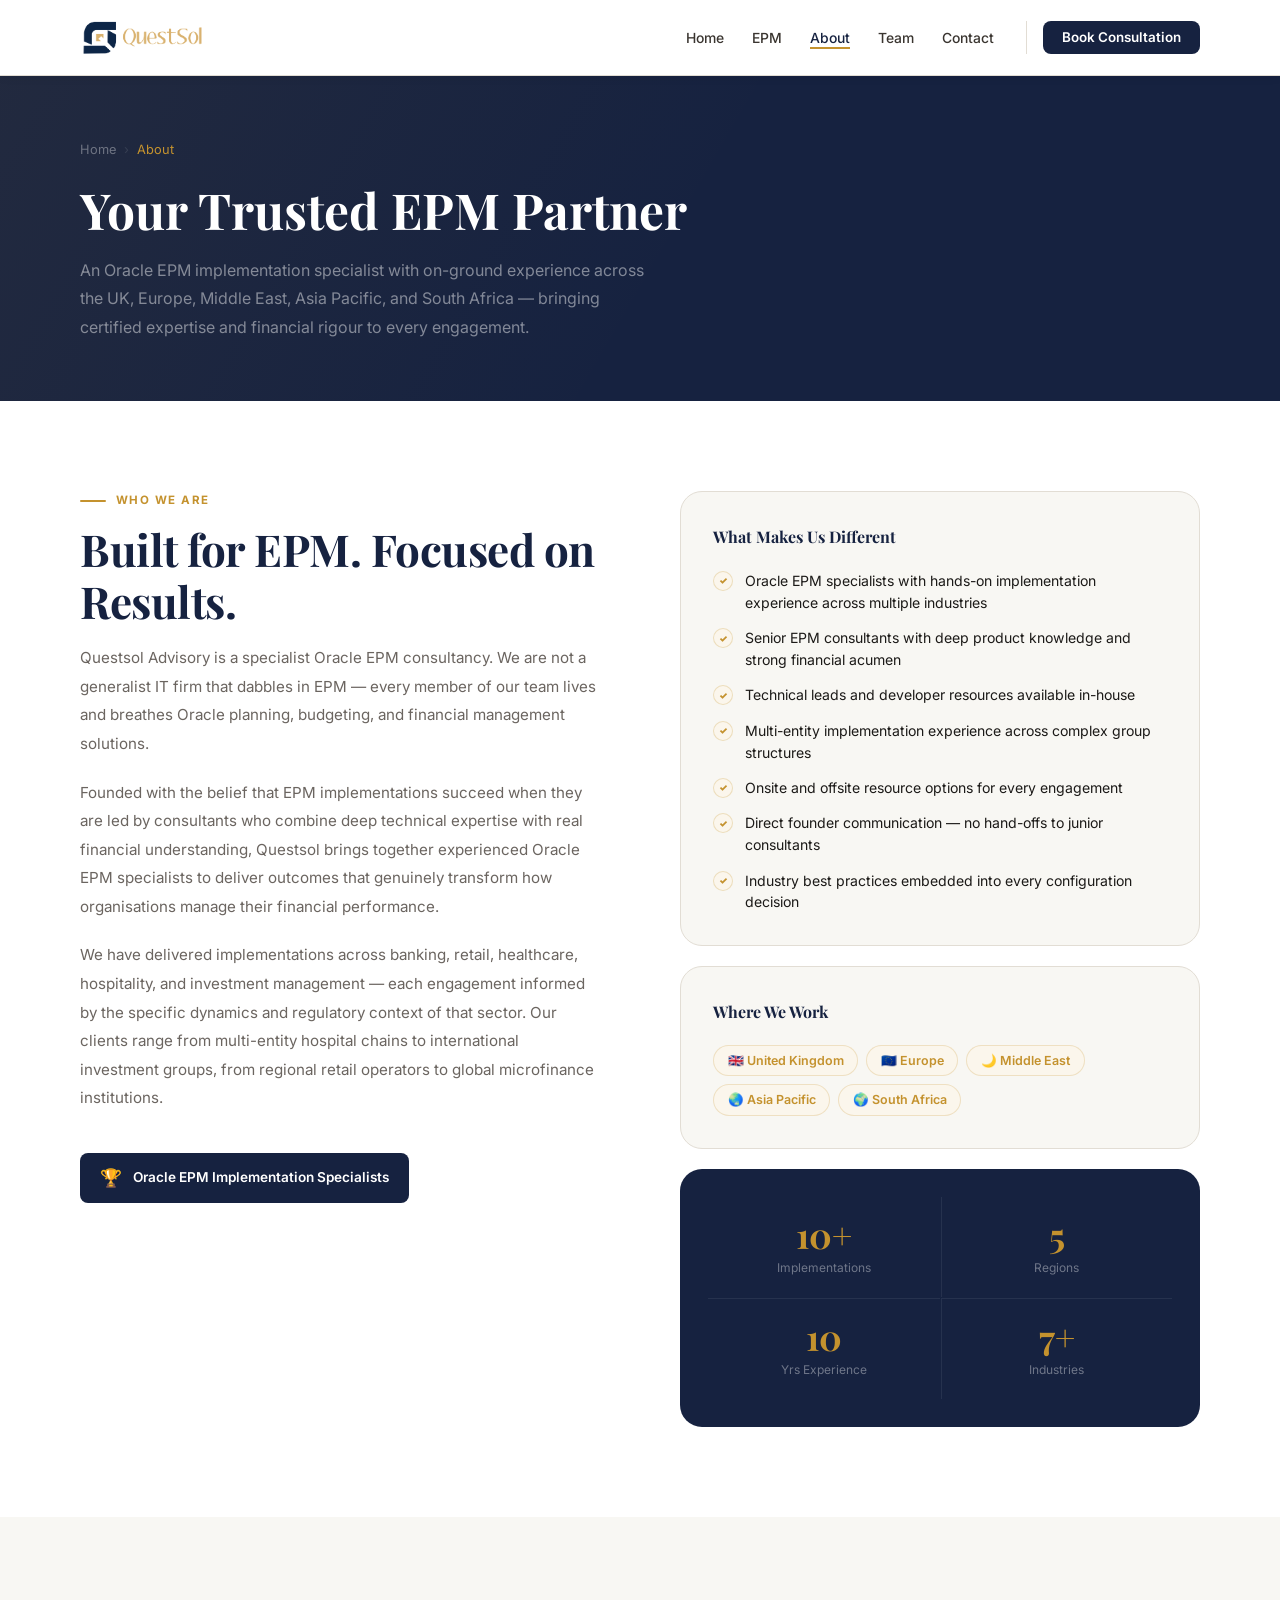
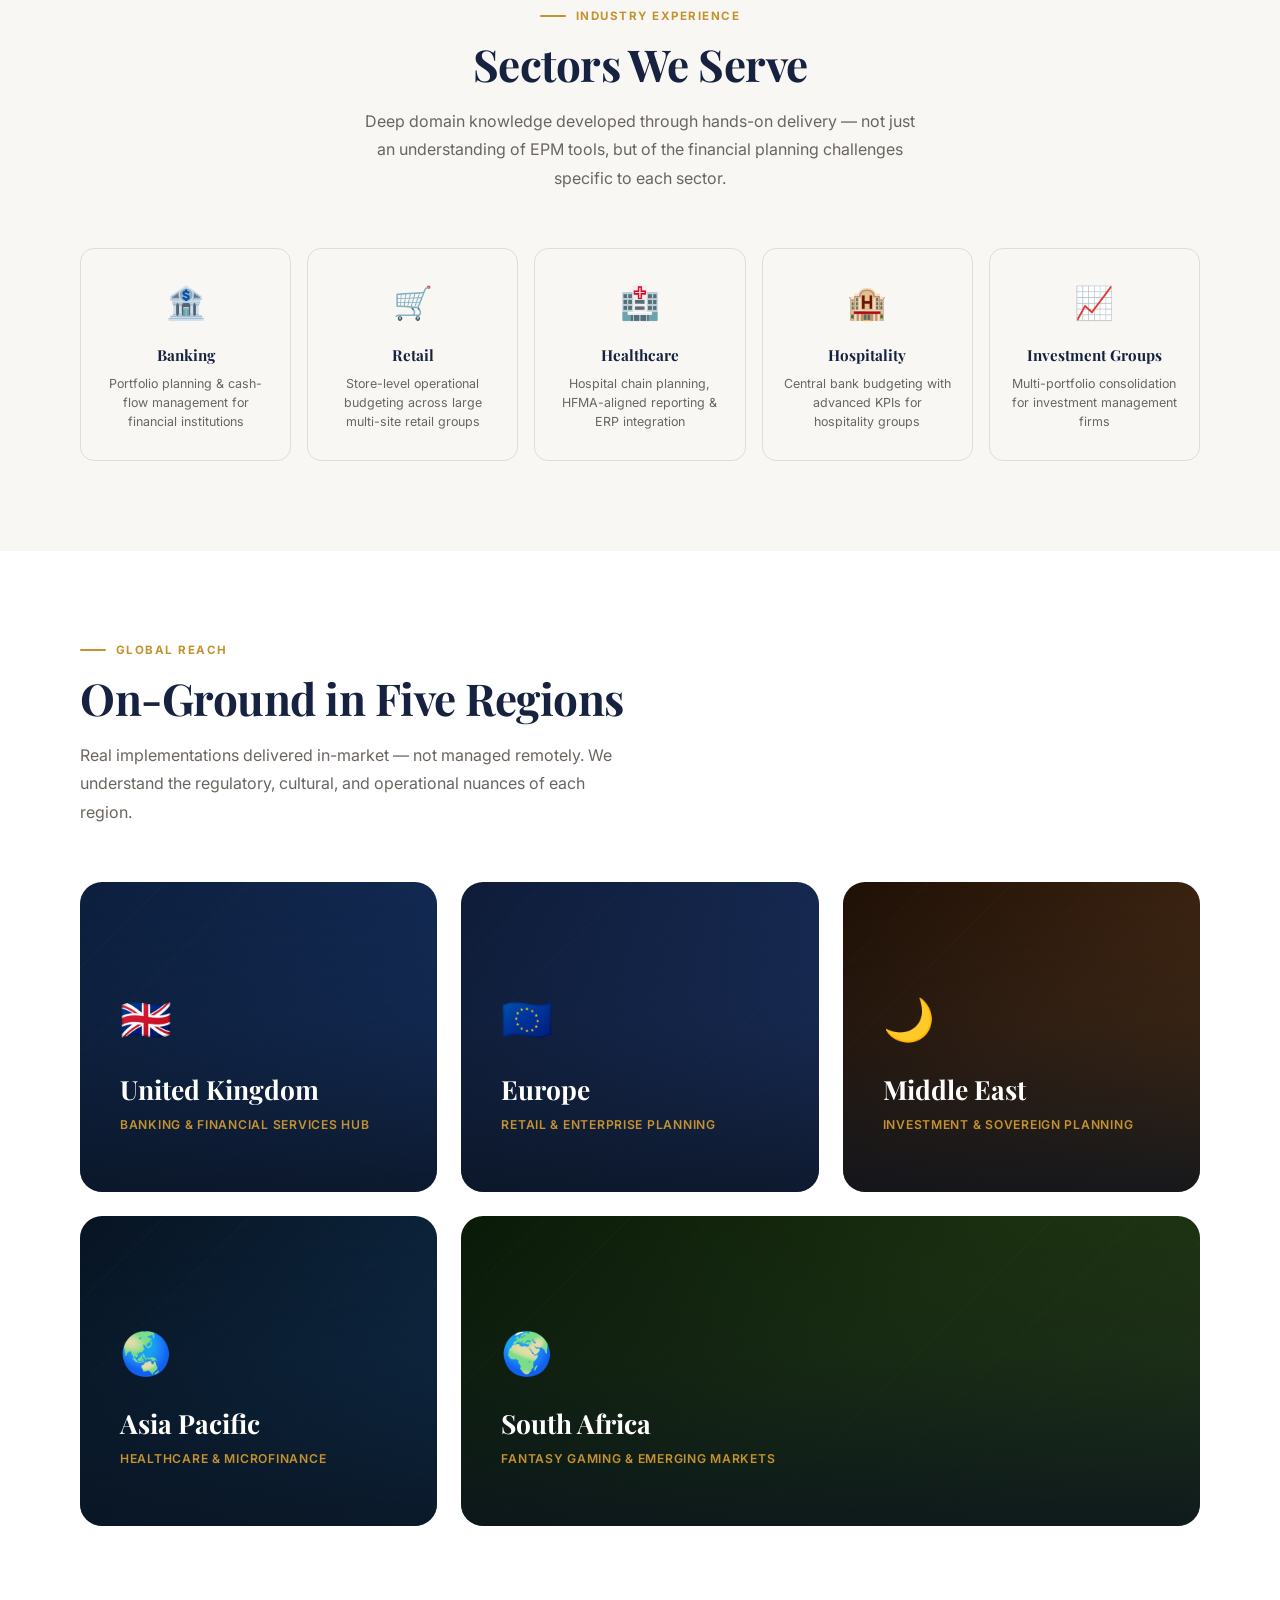
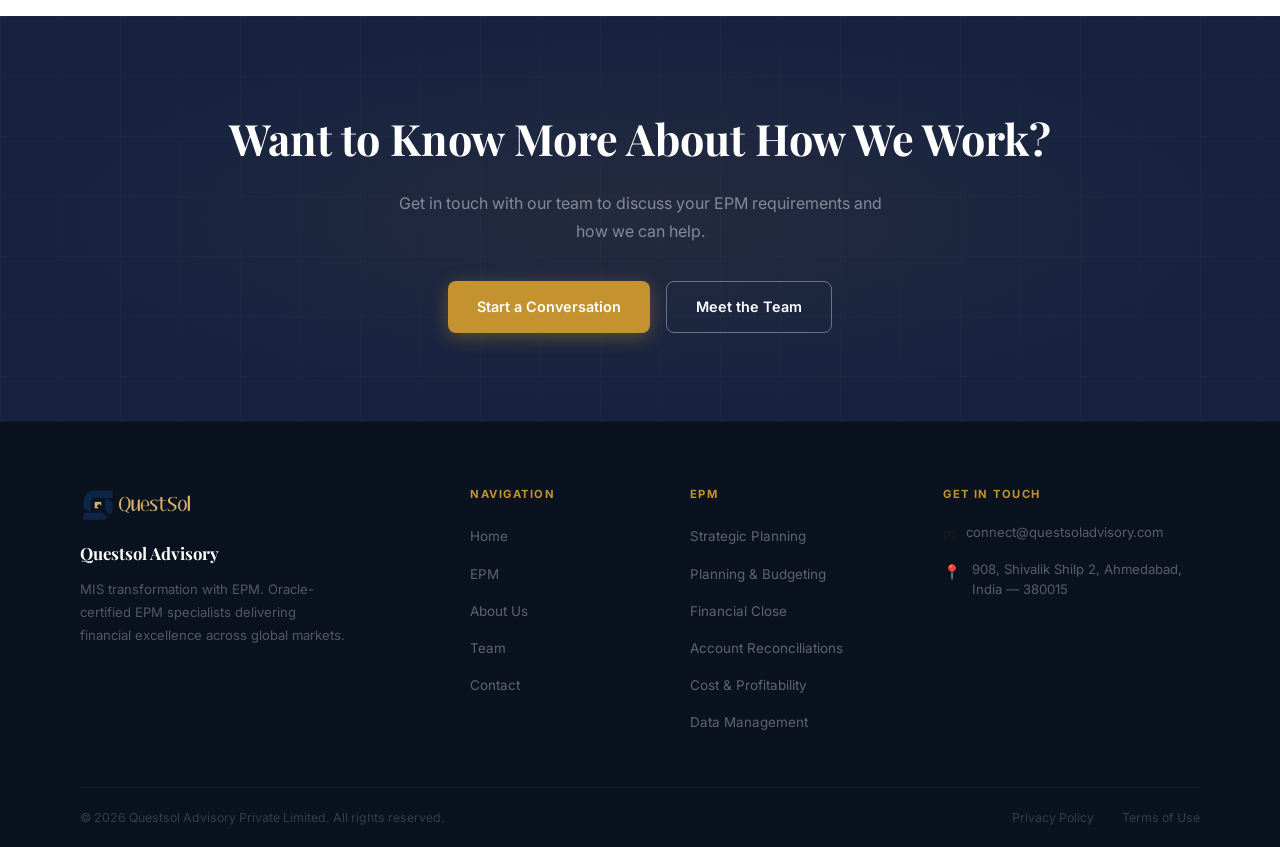
==== about.html @ fa1d384a "Initial commit — Questsol Advisory website" ====
<!DOCTYPE html>
<html lang="en">
<head>
  <meta charset="UTF-8">
  <meta name="viewport" content="width=device-width, initial-scale=1.0">
  <title>About — Questsol</title>
  <link rel="icon" type="image/png" href="assets/tablogo.png">
  <meta name="description" content="Questsol Advisory is an Oracle EPM implementation specialist with global deployments across UK, Europe, Middle East, Asia Pacific, and South Africa.">
  <link rel="preconnect" href="https://fonts.googleapis.com">
  <link rel="preconnect" href="https://fonts.gstatic.com" crossorigin>
  <link href="https://fonts.googleapis.com/css2?family=Playfair+Display:ital,wght@0,400;0,600;0,700;0,900;1,400;1,600&family=Inter:wght@300;400;500;600;700&display=swap" rel="stylesheet">
  <link rel="stylesheet" href="style.css">
</head>
<body>

<header class="nav">
  <div class="container">
    <a href="index.html" class="nav-logo">
      <img src="assets/logo.png" alt="Questsol Advisory" onerror="this.style.display='none';this.nextElementSibling.style.display='block'">
      <span class="nav-logo-fallback" style="display:none">Questsol Advisory</span>
    </a>
    <nav>
      <ul class="nav-menu">
        <li><a href="index.html">Home</a></li>
        <li><a href="epm.html">EPM</a></li>
        <li><a href="about.html" class="active">About</a></li>
        <li><a href="team.html">Team</a></li>
        <li><a href="contact.html">Contact</a></li>
        <li><a href="contact.html" class="nav-cta">Book Consultation</a></li>
      </ul>
    </nav>
    <button class="nav-hamburger" id="hamburger" aria-label="Toggle menu">
      <span></span><span></span><span></span>
    </button>
  </div>
</header>
<div class="mobile-nav" id="mobileNav">
  <ul>
    <li><a href="index.html">Home</a></li>
    <li><a href="epm.html">EPM</a></li>
    <li><a href="about.html" class="active">About</a></li>
    <li><a href="team.html">Team</a></li>
    <li><a href="contact.html">Contact</a></li>
  </ul>
  <a href="contact.html" class="mobile-cta">Book a Consultation</a>
</div>

<!-- PAGE HERO -->
<section class="page-hero">
  <div class="container">
    <div class="page-hero-inner">
      <div class="page-hero-breadcrumb">
        <a href="index.html">Home</a><span class="sep">›</span><span class="current">About</span>
      </div>
      <h1 class="page-hero-title">Your Trusted EPM Partner</h1>
      <p class="page-hero-sub">An Oracle EPM implementation specialist with on-ground experience across the UK, Europe, Middle East, Asia Pacific, and South Africa — bringing certified expertise and financial rigour to every engagement.</p>
    </div>
  </div>
</section>

<!-- WHO WE ARE -->
<section class="section">
  <div class="container">
    <div class="about-grid">
      <div class="about-text" data-reveal>
        <div class="section-eyebrow">Who We Are</div>
        <h2 class="section-title">Built for EPM. Focused on Results.</h2>
        <p>Questsol Advisory is a specialist Oracle EPM consultancy. We are not a generalist IT firm that dabbles in EPM — every member of our team lives and breathes Oracle planning, budgeting, and financial management solutions.</p>
        <p>Founded with the belief that EPM implementations succeed when they are led by consultants who combine deep technical expertise with real financial understanding, Questsol brings together experienced Oracle EPM specialists to deliver outcomes that genuinely transform how organisations manage their financial performance.</p>
        <p>We have delivered implementations across banking, retail, healthcare, hospitality, and investment management — each engagement informed by the specific dynamics and regulatory context of that sector. Our clients range from multi-entity hospital chains to international investment groups, from regional retail operators to global microfinance institutions.</p>
        <div style="margin-top:1.75rem;">
          <span class="cert-badge"><span class="cert-badge-icon">🏆</span> Oracle EPM Implementation Specialists</span>
        </div>
      </div>
      <div data-reveal data-reveal-d="1">
        <div class="about-sidebar-card">
          <div class="about-sidebar-card-title">What Makes Us Different</div>
          <ul class="diff-list">
            <li class="diff-item">
              <div class="diff-check">✓</div>
              <div class="diff-text">Oracle EPM specialists with hands-on implementation experience across multiple industries</div>
            </li>
            <li class="diff-item">
              <div class="diff-check">✓</div>
              <div class="diff-text">Senior EPM consultants with deep product knowledge and strong financial acumen</div>
            </li>
            <li class="diff-item">
              <div class="diff-check">✓</div>
              <div class="diff-text">Technical leads and developer resources available in-house</div>
            </li>
            <li class="diff-item">
              <div class="diff-check">✓</div>
              <div class="diff-text">Multi-entity implementation experience across complex group structures</div>
            </li>
            <li class="diff-item">
              <div class="diff-check">✓</div>
              <div class="diff-text">Onsite and offsite resource options for every engagement</div>
            </li>
            <li class="diff-item">
              <div class="diff-check">✓</div>
              <div class="diff-text">Direct founder communication — no hand-offs to junior consultants</div>
            </li>
            <li class="diff-item">
              <div class="diff-check">✓</div>
              <div class="diff-text">Industry best practices embedded into every configuration decision</div>
            </li>
          </ul>
        </div>
        <div class="about-sidebar-card">
          <div class="about-sidebar-card-title">Where We Work</div>
          <div class="region-pills">
            <span class="region-pill">🇬🇧 United Kingdom</span>
            <span class="region-pill">🇪🇺 Europe</span>
            <span class="region-pill">🌙 Middle East</span>
            <span class="region-pill">🌏 Asia Pacific</span>
            <span class="region-pill">🌍 South Africa</span>
          </div>
        </div>
        <div style="background:var(--navy);border-radius:var(--radius-lg);padding:1.75rem;display:grid;grid-template-columns:1fr 1fr;gap:1px;overflow:hidden;">
          <div style="padding:1.25rem 1rem;text-align:center;">
            <div style="font-family:var(--font-serif);font-size:2.2rem;font-weight:700;color:var(--gold);line-height:1;">10+</div>
            <div style="font-size:0.75rem;color:rgba(255,255,255,0.38);margin-top:0.35rem;">Implementations</div>
          </div>
          <div style="padding:1.25rem 1rem;text-align:center;border-left:1px solid rgba(255,255,255,0.07);">
            <div style="font-family:var(--font-serif);font-size:2.2rem;font-weight:700;color:var(--gold);line-height:1;">5</div>
            <div style="font-size:0.75rem;color:rgba(255,255,255,0.38);margin-top:0.35rem;">Regions</div>
          </div>
          <div style="padding:1.25rem 1rem;text-align:center;border-top:1px solid rgba(255,255,255,0.07);">
            <div style="font-family:var(--font-serif);font-size:2.2rem;font-weight:700;color:var(--gold);line-height:1;">10</div>
            <div style="font-size:0.75rem;color:rgba(255,255,255,0.38);margin-top:0.35rem;">Yrs Experience</div>
          </div>
          <div style="padding:1.25rem 1rem;text-align:center;border-top:1px solid rgba(255,255,255,0.07);border-left:1px solid rgba(255,255,255,0.07);">
            <div style="font-family:var(--font-serif);font-size:2.2rem;font-weight:700;color:var(--gold);line-height:1;">7+</div>
            <div style="font-size:0.75rem;color:rgba(255,255,255,0.38);margin-top:0.35rem;">Industries</div>
          </div>
        </div>
      </div>
    </div>
  </div>
</section>

<!-- INDUSTRIES WE SERVE -->
<section class="section section--alt">
  <div class="container">
    <div class="section-header section-header--center">
      <div class="section-eyebrow">Industry Experience</div>
      <h2 class="section-title">Sectors We Serve</h2>
      <p class="section-subtitle">Deep domain knowledge developed through hands-on delivery — not just an understanding of EPM tools, but of the financial planning challenges specific to each sector.</p>
    </div>
    <div class="industries-grid">
      <div class="industry-card" data-reveal>
        <span class="industry-icon">🏦</span>
        <div class="industry-name">Banking</div>
        <div class="industry-desc">Portfolio planning &amp; cash-flow management for financial institutions</div>
      </div>
      <div class="industry-card" data-reveal data-reveal-d="1">
        <span class="industry-icon">🛒</span>
        <div class="industry-name">Retail</div>
        <div class="industry-desc">Store-level operational budgeting across large multi-site retail groups</div>
      </div>
      <div class="industry-card" data-reveal data-reveal-d="2">
        <span class="industry-icon">🏥</span>
        <div class="industry-name">Healthcare</div>
        <div class="industry-desc">Hospital chain planning, HFMA-aligned reporting &amp; ERP integration</div>
      </div>
      <div class="industry-card" data-reveal data-reveal-d="3">
        <span class="industry-icon">🏨</span>
        <div class="industry-name">Hospitality</div>
        <div class="industry-desc">Central bank budgeting with advanced KPIs for hospitality groups</div>
      </div>
      <div class="industry-card" data-reveal data-reveal-d="4">
        <span class="industry-icon">📈</span>
        <div class="industry-name">Investment Groups</div>
        <div class="industry-desc">Multi-portfolio consolidation for investment management firms</div>
      </div>
    </div>
  </div>
</section>

<!-- OUR GLOBAL PRESENCE -->
<section class="section">
  <div class="container">
    <div class="section-header">
      <div class="section-eyebrow">Global Reach</div>
      <h2 class="section-title">On-Ground in Five Regions</h2>
      <p class="section-subtitle">Real implementations delivered in-market — not managed remotely. We understand the regulatory, cultural, and operational nuances of each region.</p>
    </div>
    <div class="regions-grid">
      <div class="region-card region-uk" data-reveal>
        <div class="region-inner">
          <span class="region-flag">🇬🇧</span>
          <div class="region-name">United Kingdom</div>
          <div class="region-focus">Banking &amp; Financial Services Hub</div>
        </div>
      </div>
      <div class="region-card region-europe" data-reveal data-reveal-d="1">
        <div class="region-inner">
          <span class="region-flag">🇪🇺</span>
          <div class="region-name">Europe</div>
          <div class="region-focus">Retail &amp; Enterprise Planning</div>
        </div>
      </div>
      <div class="region-card region-me" data-reveal data-reveal-d="2">
        <div class="region-inner">
          <span class="region-flag">🌙</span>
          <div class="region-name">Middle East</div>
          <div class="region-focus">Investment &amp; Sovereign Planning</div>
        </div>
      </div>
      <div class="region-card region-apac" data-reveal data-reveal-d="3">
        <div class="region-inner">
          <span class="region-flag">🌏</span>
          <div class="region-name">Asia Pacific</div>
          <div class="region-focus">Healthcare &amp; Microfinance</div>
        </div>
      </div>
      <div class="region-card region-africa" data-reveal data-reveal-d="4">
        <div class="region-inner">
          <span class="region-flag">🌍</span>
          <div class="region-name">South Africa</div>
          <div class="region-focus">Fantasy Gaming &amp; Emerging Markets</div>
        </div>
      </div>
    </div>
  </div>
</section>

<!-- CTA -->
<div class="cta-banner">
  <div class="container">
    <h2 class="cta-banner-title">Want to Know More About How We Work?</h2>
    <p class="cta-banner-sub">Get in touch with our team to discuss your EPM requirements and how we can help.</p>
    <div class="cta-banner-actions">
      <a href="contact.html" class="btn btn-primary">Start a Conversation</a>
      <a href="team.html" class="btn btn-outline-white">Meet the Team</a>
    </div>
  </div>
</div>

<!-- FOOTER -->
<footer class="footer">
  <div class="container">
    <div class="footer-grid">
      <div>
        <img src="assets/logo.png" alt="Questsol Advisory" class="footer-brand-logo" onerror="this.style.display='none'">
        <div class="footer-brand-name">Questsol Advisory</div>
        <p class="footer-brand-desc">MIS transformation with EPM. Oracle-certified EPM specialists delivering financial excellence across global markets.</p>
      </div>
      <div>
        <div class="footer-col-title">Navigation</div>
        <ul class="footer-nav">
          <li><a href="index.html">Home</a></li>
          <li><a href="epm.html">EPM</a></li>
          <li><a href="about.html">About Us</a></li>
          <li><a href="team.html">Team</a></li>
          <li><a href="contact.html">Contact</a></li>
        </ul>
      </div>
      <div>
        <div class="footer-col-title">EPM</div>
        <ul class="footer-nav">
          <li><a href="epm.html">Strategic Planning</a></li>
          <li><a href="epm.html">Planning &amp; Budgeting</a></li>
          <li><a href="epm.html">Financial Close</a></li>
          <li><a href="epm.html">Account Reconciliations</a></li>
          <li><a href="epm.html">Cost &amp; Profitability</a></li>
          <li><a href="epm.html">Data Management</a></li>
        </ul>
      </div>
      <div>
        <div class="footer-col-title">Get In Touch</div>
        <div class="footer-contact-row"><span>✉️</span><div class="txt"><a href="mailto:connect@questsoladvisory.com">connect@questsoladvisory.com</a></div></div>
        <div class="footer-contact-row"><span>📍</span><div class="txt">908, Shivalik Shilp 2, Ahmedabad, India — 380015</div></div>
      </div>
    </div>
    <div class="footer-bottom">
      <div class="footer-copy">© 2026 Questsol Advisory Private Limited. All rights reserved.</div>
      <div class="footer-bottom-links"><a href="#">Privacy Policy</a><a href="#">Terms of Use</a></div>
    </div>
  </div>
</footer>

<script>
const io = new IntersectionObserver(entries => {
  entries.forEach(e => { if (e.isIntersecting) { e.target.classList.add('visible'); io.unobserve(e.target); } });
}, { threshold: 0.12 });
document.querySelectorAll('[data-reveal]').forEach(el => io.observe(el));
const hamburger = document.getElementById('hamburger');
const mobileNav = document.getElementById('mobileNav');
hamburger.addEventListener('click', () => {
  const open = hamburger.classList.toggle('open');
  mobileNav.classList.toggle('open', open);
  document.body.classList.toggle('nav-open', open);
});
mobileNav.querySelectorAll('a').forEach(a => a.addEventListener('click', () => {
  hamburger.classList.remove('open'); mobileNav.classList.remove('open'); document.body.classList.remove('nav-open');
}));
</script>
</body>
</html>
---- style.css ----
/* =====================================================
   QUESTSOL ADVISORY — Design System
   Primary: Navy #162240 | Accent: Gold #C4922E
   Headings: Playfair Display | Body: Inter
   ===================================================== */

@import url('https://fonts.googleapis.com/css2?family=Playfair+Display:ital,wght@0,400;0,600;0,700;0,900;1,400;1,600&family=Inter:wght@300;400;500;600;700&display=swap');

/* ── VARIABLES ── */
:root {
  --navy-dark:  #09121E;
  --navy:       #162240;
  --navy-mid:   #1C2D52;
  --navy-light: #253A68;
  --gold:       #C4922E;
  --gold-400:   #D4A848;
  --gold-300:   #E0C070;
  --gold-pale:  #F5EDD6;
  --gold-bg:    #FBF6EC;
  --white:      #FFFFFF;
  --off-white:  #F8F7F3;
  --gray-100:   #EDEBE4;
  --gray-200:   #D6D0C4;
  --gray-400:   #9A9385;
  --gray-600:   #6B6560;
  --gray-800:   #3A3530;
  --text:       #1C1A18;
  --border:     #E2DDD4;
  --font-serif: 'Playfair Display', Georgia, serif;
  --font-sans:  'Inter', system-ui, -apple-system, sans-serif;
  --nav-h:      76px;
  --container:  1200px;
  --section-py: 90px;
  --radius-sm:  8px;
  --radius:     14px;
  --radius-lg:  22px;
  --shadow-sm:  0 2px 8px rgba(9,18,30,0.07);
  --shadow-md:  0 8px 32px rgba(9,18,30,0.12);
  --shadow-lg:  0 20px 64px rgba(9,18,30,0.18);
  --t:          0.26s ease;
}

/* ── RESET ── */
*, *::before, *::after { box-sizing: border-box; margin: 0; padding: 0; }
html { scroll-behavior: smooth; -webkit-text-size-adjust: 100%; }
body { font-family: var(--font-sans); background: var(--white); color: var(--text); line-height: 1.6; overflow-x: hidden; }
img { display: block; max-width: 100%; height: auto; }
a { color: inherit; text-decoration: none; }
ul { list-style: none; }
button, input, select, textarea { font-family: inherit; }

/* ── CONTAINER ── */
.container { max-width: var(--container); margin: 0 auto; padding: 0 40px; }

/* ── NAVIGATION ── */
.nav {
  position: fixed; top: 0; left: 0; right: 0; z-index: 1000;
  height: var(--nav-h);
  background: var(--white);
  border-bottom: 1px solid var(--border);
  box-shadow: var(--shadow-sm);
  display: flex; align-items: center;
}
.nav .container { display: flex; align-items: center; justify-content: space-between; width: 100%; }
.nav-logo { display: flex; align-items: center; gap: 10px; }
.nav-logo img { height: 42px; width: auto; object-fit: contain; }
.nav-logo-fallback {
  font-family: var(--font-serif); font-size: 1.15rem; font-weight: 700; color: var(--navy);
}
.nav-menu { display: flex; align-items: center; gap: 1.75rem; }
.nav-menu li:last-child {
  padding-left: 1rem;
  border-left: 1px solid var(--border);
  margin-left: 0.25rem;
}
.nav-menu a {
  font-size: 0.87rem; font-weight: 500; color: var(--gray-800);
  position: relative; padding-bottom: 3px; white-space: nowrap;
  transition: color var(--t);
}
.nav-menu a::after {
  content: ''; position: absolute; bottom: 0; left: 0; right: 0;
  height: 2px; background: var(--gold);
  transform: scaleX(0); transform-origin: left; transition: transform var(--t);
}
.nav-menu a:hover, .nav-menu a.active { color: var(--navy); }
.nav-menu a:hover::after, .nav-menu a.active::after { transform: scaleX(1); }
.nav-cta {
  background: var(--navy) !important; color: var(--white) !important;
  padding: 0.55rem 1.2rem 0.55rem !important; border-radius: var(--radius-sm);
  font-weight: 600 !important; font-size: 0.84rem !important;
  line-height: 1.2 !important;
  display: inline-flex !important; align-items: center !important;
  transition: background var(--t) !important;
}
.nav-cta::after { display: none !important; }
.nav-cta:hover { background: var(--gold) !important; color: var(--white) !important; }

/* ── BUTTONS ── */
.btn {
  display: inline-flex; align-items: center; gap: 0.5rem;
  font-size: 0.9rem; font-weight: 600;
  padding: 0.82rem 1.8rem; border-radius: var(--radius-sm);
  cursor: pointer; transition: all var(--t); border: none;
}
.btn-primary {
  background: var(--gold); color: var(--white);
  box-shadow: 0 4px 18px rgba(196,146,46,0.38);
}
.btn-primary:hover { background: var(--gold-400); transform: translateY(-2px); box-shadow: 0 8px 28px rgba(196,146,46,0.45); }
.btn-outline-white {
  border: 1.5px solid rgba(255,255,255,0.35); color: var(--white); background: transparent;
}
.btn-outline-white:hover { border-color: var(--gold); color: var(--gold-300); background: rgba(196,146,46,0.08); }
.btn-outline-navy {
  border: 1.5px solid var(--navy); color: var(--navy); background: transparent;
}
.btn-outline-navy:hover { background: var(--navy); color: var(--white); }

/* ── SECTIONS ── */
.section { padding: var(--section-py) 0; }
.section--alt { background: var(--off-white); }
.section--navy { background: var(--navy); }
.section--dark { background: var(--navy-dark); }

.section-eyebrow {
  display: flex; align-items: center; gap: 0.6rem;
  font-size: 0.72rem; font-weight: 700; letter-spacing: 0.13em;
  text-transform: uppercase; color: var(--gold); margin-bottom: 0.8rem;
}
.section-eyebrow::before {
  content: ''; display: block; width: 26px; height: 2px;
  background: var(--gold); border-radius: 2px; flex-shrink: 0;
}
.section-title {
  font-family: var(--font-serif);
  font-size: clamp(1.85rem, 3.5vw, 2.75rem);
  font-weight: 700; line-height: 1.2;
  letter-spacing: -0.5px; color: var(--navy); margin-bottom: 1rem;
}
.section-title--white { color: var(--white); }
.section-subtitle { font-size: 1rem; color: var(--gray-600); max-width: 560px; line-height: 1.78; }
.section-subtitle--light { color: rgba(255,255,255,0.5); }
.section-header { margin-bottom: 3.5rem; }
.section-header--center { text-align: center; }
.section-header--center .section-eyebrow { justify-content: center; }
.section-header--center .section-subtitle { margin: 0 auto; }

/* ── HOME HERO ── */
.hero {
  min-height: 100vh;
  background: var(--navy-dark);
  padding-top: var(--nav-h);
  display: flex; align-items: center;
  position: relative; overflow: hidden;
}
.hero-pattern {
  position: absolute; inset: 0;
  background-image:
    linear-gradient(rgba(196,146,46,0.035) 1px, transparent 1px),
    linear-gradient(90deg, rgba(196,146,46,0.035) 1px, transparent 1px);
  background-size: 72px 72px;
}
.hero-glow {
  position: absolute; top: -200px; right: -150px;
  width: 750px; height: 750px; border-radius: 50%;
  background: radial-gradient(circle, rgba(196,146,46,0.07) 0%, transparent 65%);
  pointer-events: none;
}
.hero-glow-2 {
  position: absolute; bottom: -150px; left: -100px;
  width: 500px; height: 500px; border-radius: 50%;
  background: radial-gradient(circle, rgba(22,34,64,0.6) 0%, transparent 70%);
  pointer-events: none;
}
.hero .container { position: relative; z-index: 1; padding-top: 80px; padding-bottom: 80px; }
.hero-grid { display: grid; grid-template-columns: 1.1fr 0.9fr; gap: 5rem; align-items: center; }
.hero-tag {
  display: inline-flex; align-items: center; gap: 0.55rem;
  font-size: 0.72rem; font-weight: 700; letter-spacing: 0.12em; text-transform: uppercase;
  color: var(--gold); background: rgba(196,146,46,0.1); border: 1px solid rgba(196,146,46,0.25);
  padding: 0.35rem 0.95rem; border-radius: 100px; margin-bottom: 1.5rem;
}
.hero-tag-dot {
  width: 6px; height: 6px; border-radius: 50%; background: var(--gold); flex-shrink: 0;
  animation: pulse-dot 2s infinite;
}
@keyframes pulse-dot { 0%,100%{opacity:1;transform:scale(1)} 50%{opacity:0.5;transform:scale(0.65)} }
.hero-title {
  font-family: var(--font-serif);
  font-size: clamp(2.4rem, 5vw, 3.8rem);
  font-weight: 700; line-height: 1.13;
  letter-spacing: -1px; color: var(--white); margin-bottom: 1.5rem;
}
.hero-title .gold { color: var(--gold); }
.hero-desc {
  font-size: 1.05rem; color: rgba(255,255,255,0.5);
  max-width: 490px; line-height: 1.82; margin-bottom: 2.5rem;
}
.hero-actions { display: flex; gap: 1rem; flex-wrap: wrap; }

/* Hero panel */
.hero-panel {
  background: rgba(255,255,255,0.04);
  border: 1px solid rgba(255,255,255,0.07);
  border-radius: var(--radius-lg); padding: 2rem;
  backdrop-filter: blur(16px);
}
.hero-panel-label {
  font-size: 0.7rem; font-weight: 700; letter-spacing: 0.12em;
  text-transform: uppercase; color: var(--gold); margin-bottom: 1.5rem;
}
.hero-stats-grid {
  display: grid; grid-template-columns: 1fr 1fr; gap: 1px;
  background: rgba(255,255,255,0.07); border-radius: var(--radius-sm); overflow: hidden;
  margin-bottom: 1.75rem;
}
.hero-stat {
  background: rgba(9,18,30,0.55); padding: 1.4rem; text-align: center;
}
.hero-stat-num {
  font-family: var(--font-serif); font-size: 2.2rem; font-weight: 700;
  color: var(--gold); line-height: 1;
}
.hero-stat-lbl { font-size: 0.72rem; color: rgba(255,255,255,0.38); margin-top: 0.4rem; line-height: 1.35; }
.hero-services { display: flex; flex-direction: column; gap: 0.55rem; }
.hero-service {
  display: flex; align-items: center; gap: 0.75rem;
  font-size: 0.84rem; color: rgba(255,255,255,0.45);
}
.hero-service::before {
  content: ''; width: 5px; height: 5px; border-radius: 50%;
  background: var(--gold); flex-shrink: 0;
}

/* ── PAGE HERO (inner pages) ── */
.page-hero {
  background: var(--navy);
  padding: calc(var(--nav-h) + 64px) 0 60px;
  position: relative; overflow: hidden;
}
.page-hero::before {
  content: ''; position: absolute; inset: 0;
  background: linear-gradient(120deg, rgba(196,146,46,0.07) 0%, transparent 55%);
}
.page-hero-inner { position: relative; z-index: 1; }
.page-hero-breadcrumb {
  display: flex; align-items: center; gap: 0.5rem;
  font-size: 0.8rem; color: rgba(255,255,255,0.35); margin-bottom: 1.25rem;
}
.page-hero-breadcrumb a:hover { color: var(--gold); transition: color var(--t); }
.page-hero-breadcrumb .sep { opacity: 0.3; }
.page-hero-breadcrumb .current { color: var(--gold); }
.page-hero-title {
  font-family: var(--font-serif);
  font-size: clamp(2rem, 4vw, 3.1rem); font-weight: 700;
  color: var(--white); line-height: 1.2; margin-bottom: 1rem;
}
.page-hero-sub { font-size: 1rem; color: rgba(255,255,255,0.46); max-width: 580px; line-height: 1.78; }

/* ── METRICS STRIP ── */
.metrics-strip { background: var(--navy); }
.metrics-grid { display: grid; grid-template-columns: repeat(4, 1fr); }
.metric-item {
  padding: 2.5rem 1.5rem; text-align: center;
  border-right: 1px solid rgba(255,255,255,0.06);
  position: relative;
}
.metric-item:last-child { border-right: none; }
.metric-item::before {
  content: ''; position: absolute; top: 0; left: 50%; transform: translateX(-50%);
  width: 36px; height: 2px; background: var(--gold);
}
.metric-num {
  font-family: var(--font-serif); font-size: 3rem; font-weight: 700;
  color: var(--gold); line-height: 1; margin-bottom: 0.5rem;
}
.metric-lbl { font-size: 0.82rem; font-weight: 500; color: rgba(255,255,255,0.42); line-height: 1.4; }
.metric-sub { font-size: 0.7rem; color: rgba(255,255,255,0.22); margin-top: 0.3rem; }

/* ── REGION CARDS ── */
.regions-grid { display: grid; grid-template-columns: repeat(3, 1fr); gap: 1.5rem; }
.regions-grid .region-card:nth-child(4) { grid-column: 1 / 2; }
.regions-grid .region-card:nth-child(5) { grid-column: 2 / 4; }
.region-card {
  border-radius: var(--radius-lg); overflow: hidden;
  position: relative; min-height: 310px;
  display: flex; flex-direction: column; justify-content: flex-end;
  padding: 2.5rem; cursor: default;
  transition: transform var(--t), box-shadow var(--t);
}
.region-card:hover { transform: translateY(-7px); box-shadow: 0 28px 70px rgba(9,18,30,0.38); }
.region-uk    { background: linear-gradient(140deg, #0C1F3D 0%, #173265 100%); }
.region-europe{ background: linear-gradient(140deg, #0E1C38 0%, #1E3468 100%); }
.region-me    { background: linear-gradient(140deg, #1F1005 0%, #3A2210 50%, #4A2E12 100%); }
.region-apac  { background: linear-gradient(140deg, #071422 0%, #103050 100%); }
.region-africa{ background: linear-gradient(140deg, #0A1A08 0%, #1A3010 50%, #243818 100%); }

/* Subtle diagonal pattern */
.region-card::before {
  content: ''; position: absolute; inset: 0;
  background:
    linear-gradient(0deg, rgba(9,18,30,0.78) 0%, rgba(9,18,30,0.2) 55%, transparent 100%),
    repeating-linear-gradient(135deg, rgba(196,146,46,0.025) 0, rgba(196,146,46,0.025) 1px, transparent 0, transparent 60px);
}
/* Gold top border on hover */
.region-card::after {
  content: ''; position: absolute; top: 0; left: 0; right: 0; height: 3px;
  background: linear-gradient(90deg, var(--gold), var(--gold-300));
  transform: scaleX(0); transform-origin: left; transition: transform 0.38s ease;
}
.region-card:hover::after { transform: scaleX(1); }

.region-inner { position: relative; z-index: 1; }
.region-flag { font-size: 2.6rem; margin-bottom: 1rem; display: block; }
.region-name {
  font-family: var(--font-serif); font-size: 1.65rem; font-weight: 700;
  color: var(--white); margin-bottom: 0.3rem;
}
.region-focus {
  font-size: 0.76rem; font-weight: 600; letter-spacing: 0.06em;
  text-transform: uppercase; color: var(--gold); margin-bottom: 1.1rem;
}
.region-tags { display: flex; flex-wrap: wrap; gap: 0.4rem; }
.region-tag {
  font-size: 0.72rem; color: rgba(255,255,255,0.5);
  background: rgba(255,255,255,0.07); border: 1px solid rgba(255,255,255,0.1);
  padding: 0.2rem 0.65rem; border-radius: 100px;
}

/* ── SERVICE CARDS ── */
.services-grid { display: grid; grid-template-columns: repeat(3, 1fr); gap: 1.25rem; }
.service-card {
  background: var(--white); border: 1px solid var(--border); border-radius: var(--radius);
  padding: 2rem; display: flex; flex-direction: column;
  transition: border-color var(--t), transform var(--t), box-shadow var(--t);
}
.service-card:hover { border-color: var(--gold); transform: translateY(-5px); box-shadow: var(--shadow-md); }
.service-card-num {
  font-family: var(--font-serif); font-size: 2.6rem; font-weight: 700;
  color: var(--gray-100); line-height: 1; margin-bottom: 0.5rem; user-select: none;
}
.service-card-abbr {
  display: inline-block; font-size: 0.68rem; font-weight: 700;
  letter-spacing: 0.08em; text-transform: uppercase;
  color: var(--gold); background: var(--gold-bg);
  border: 1px solid rgba(196,146,46,0.22);
  padding: 0.2rem 0.65rem; border-radius: 100px; margin-bottom: 0.85rem;
}
.service-card-name {
  font-family: var(--font-serif); font-size: 1.15rem; font-weight: 700;
  color: var(--navy); margin-bottom: 0.75rem; line-height: 1.3;
}
.service-card-desc { font-size: 0.875rem; color: var(--gray-600); line-height: 1.78; flex: 1; }
.service-card-link {
  display: inline-flex; align-items: center; gap: 0.4rem;
  font-size: 0.82rem; font-weight: 600; color: var(--gold);
  margin-top: 1.5rem; transition: gap var(--t);
}
.service-card-link svg { width: 14px; height: 14px; transition: transform var(--t); }
.service-card:hover .service-card-link { gap: 0.65rem; }
.service-card:hover .service-card-link svg { transform: translateX(3px); }

/* Full detail service card (EPM page) */
.service-card--full { padding: 2.5rem; }
.service-card--full .service-card-desc { font-size: 0.92rem; }

/* ── INDUSTRY CARDS ── */
.industries-grid { display: grid; grid-template-columns: repeat(5, 1fr); gap: 1rem; }
.industry-card {
  background: var(--off-white); border: 1px solid var(--border); border-radius: var(--radius);
  padding: 1.75rem 1.25rem; text-align: center;
  transition: all var(--t);
}
.industry-card:hover { background: var(--navy); border-color: var(--navy); transform: translateY(-5px); box-shadow: var(--shadow-md); }
.industry-icon { font-size: 2rem; margin-bottom: 0.9rem; display: block; }
.industry-name {
  font-family: var(--font-serif); font-size: 0.95rem; font-weight: 700;
  color: var(--navy); margin-bottom: 0.4rem; transition: color var(--t);
}
.industry-desc { font-size: 0.78rem; color: var(--gray-600); line-height: 1.55; transition: color var(--t); }
.industry-card:hover .industry-name { color: var(--gold); }
.industry-card:hover .industry-desc { color: rgba(255,255,255,0.42); }

/* ── WHY QUESTSOL ── */
.why-grid { display: grid; grid-template-columns: 1fr 1fr; gap: 5rem; align-items: center; }
.why-list { display: flex; flex-direction: column; gap: 1.5rem; margin-top: 2rem; }
.why-item { display: flex; gap: 1.1rem; align-items: flex-start; }
.why-icon {
  width: 46px; height: 46px; flex-shrink: 0;
  background: var(--gold-bg); border: 1px solid rgba(196,146,46,0.2);
  border-radius: var(--radius-sm); display: flex; align-items: center; justify-content: center;
  font-size: 1.2rem;
}
.why-item-title { font-weight: 700; font-size: 0.95rem; color: var(--navy); margin-bottom: 0.3rem; }
.why-item-desc { font-size: 0.85rem; color: var(--gray-600); line-height: 1.65; }
.why-panel {
  background: var(--navy); border-radius: var(--radius-lg); padding: 2.5rem;
  overflow: hidden;
}
.why-panel-stat { padding: 1.5rem 0; border-bottom: 1px solid rgba(255,255,255,0.06); }
.why-panel-stat:first-child { padding-top: 0; }
.why-panel-stat:last-child { padding-bottom: 0; border-bottom: none; }
.why-panel-num {
  font-family: var(--font-serif); font-size: 2.6rem; font-weight: 700;
  color: var(--gold); line-height: 1;
}
.why-panel-desc { font-size: 0.82rem; color: rgba(255,255,255,0.4); margin-top: 0.4rem; }

/* ── ABOUT ── */
.about-grid { display: grid; grid-template-columns: 1fr 1fr; gap: 5rem; align-items: start; }
.about-text p { font-size: 0.95rem; color: var(--gray-600); line-height: 1.88; margin-bottom: 1.25rem; }
.about-text p:last-child { margin-bottom: 0; }
.about-callout {
  background: var(--gold-bg); border-left: 3px solid var(--gold);
  border-radius: 0 var(--radius-sm) var(--radius-sm) 0;
  padding: 1.25rem 1.5rem; margin: 1.5rem 0;
}
.about-callout p {
  font-family: var(--font-serif); font-size: 1.05rem; font-weight: 600;
  color: var(--navy); margin-bottom: 0 !important; font-style: italic;
}
.cert-badge {
  display: inline-flex; align-items: center; gap: 0.7rem;
  background: var(--navy); color: var(--white);
  padding: 0.7rem 1.25rem; border-radius: var(--radius-sm);
  font-size: 0.85rem; font-weight: 600; margin-top: 0.75rem;
}
.cert-badge-icon { font-size: 1.1rem; }
.about-sidebar-card {
  background: var(--off-white); border: 1px solid var(--border);
  border-radius: var(--radius-lg); padding: 2rem; margin-bottom: 1.25rem;
}
.about-sidebar-card-title {
  font-family: var(--font-serif); font-size: 1rem; font-weight: 700;
  color: var(--navy); margin-bottom: 1.25rem;
}
.diff-list { display: flex; flex-direction: column; gap: 0.85rem; }
.diff-item { display: flex; gap: 0.75rem; align-items: flex-start; }
.diff-check {
  width: 20px; height: 20px; flex-shrink: 0; margin-top: 1px;
  background: var(--gold-bg); border: 1px solid rgba(196,146,46,0.25);
  border-radius: 50%; display: flex; align-items: center; justify-content: center;
  font-size: 0.6rem; color: var(--gold); font-weight: 900;
}
.diff-text { font-size: 0.88rem; color: var(--gray-700); line-height: 1.55; }
.region-pills { display: flex; flex-wrap: wrap; gap: 0.5rem; margin-top: 0.5rem; }
.region-pill {
  font-size: 0.78rem; font-weight: 600; color: var(--gold);
  background: var(--gold-bg); border: 1px solid rgba(196,146,46,0.22);
  padding: 0.3rem 0.85rem; border-radius: 100px;
}

/* ── TEAM ── */
.team-grid { display: grid; grid-template-columns: repeat(5, 1fr); gap: 1.25rem; }
.team-card {
  background: var(--white); border: 1px solid var(--border); border-radius: var(--radius);
  padding: 2rem 1.25rem; text-align: center;
  transition: all var(--t);
}
.team-card:hover { border-color: var(--gold); box-shadow: var(--shadow-md); transform: translateY(-5px); }
.team-avatar {
  width: 74px; height: 74px; border-radius: 50%;
  background: linear-gradient(135deg, var(--navy) 0%, var(--navy-mid) 100%);
  display: flex; align-items: center; justify-content: center;
  margin: 0 auto 1.25rem;
  font-family: var(--font-serif); font-size: 1.3rem; font-weight: 700; color: var(--gold);
  border: 3px solid var(--gold-pale);
}
.team-name { font-family: var(--font-serif); font-weight: 700; font-size: 0.95rem; color: var(--navy); margin-bottom: 0.35rem; }
.team-role { font-size: 0.78rem; font-weight: 500; color: var(--gold); }

/* ── CONTACT ── */
.contact-grid { display: grid; grid-template-columns: 1fr 1.25fr; gap: 5rem; align-items: start; }
.contact-info-list { display: flex; flex-direction: column; gap: 1.5rem; margin-top: 2rem; }
.contact-info-item { display: flex; gap: 1rem; align-items: flex-start; }
.contact-icon {
  width: 46px; height: 46px; flex-shrink: 0;
  background: var(--gold-bg); border: 1px solid rgba(196,146,46,0.2);
  border-radius: var(--radius-sm); display: flex; align-items: center; justify-content: center;
  font-size: 1.1rem;
}
.contact-lbl { font-size: 0.7rem; font-weight: 700; text-transform: uppercase; letter-spacing: 0.08em; color: var(--gold); margin-bottom: 0.3rem; }
.contact-val { font-size: 0.9rem; color: var(--gray-700); line-height: 1.55; }
.contact-val a:hover { color: var(--gold); transition: color var(--t); }

.form { display: flex; flex-direction: column; gap: 1.1rem; }
.form-row { display: grid; grid-template-columns: 1fr 1fr; gap: 1.1rem; }
.form-group { display: flex; flex-direction: column; gap: 0.4rem; }
.form-label { font-size: 0.78rem; font-weight: 600; color: var(--gray-800); }
.form-control {
  background: var(--white); border: 1px solid var(--border); border-radius: var(--radius-sm);
  padding: 0.78rem 1rem; font-size: 0.9rem; color: var(--text); outline: none;
  transition: border-color var(--t), box-shadow var(--t);
}
.form-control:focus { border-color: var(--gold); box-shadow: 0 0 0 3px rgba(196,146,46,0.1); }
textarea.form-control { min-height: 130px; resize: vertical; }
select.form-control { cursor: pointer; }
select.form-control option { background: var(--white); }
.btn-submit {
  width: 100%; padding: 0.9rem; background: var(--navy); color: var(--white);
  border: none; border-radius: var(--radius-sm); font-size: 0.95rem; font-weight: 600;
  cursor: pointer; transition: background var(--t), transform var(--t);
}
.btn-submit:hover { background: var(--gold); transform: translateY(-1px); }
.form-note { font-size: 0.75rem; color: var(--gray-400); text-align: center; margin-top: -0.25rem; }

/* ── EPM APPROACH STEPS ── */
.steps-grid { display: grid; grid-template-columns: repeat(3, 1fr); gap: 2rem; position: relative; }
.steps-grid::before {
  content: ''; position: absolute; top: 28px; left: calc(16.66% + 28px); right: calc(16.66% + 28px);
  height: 2px; background: linear-gradient(90deg, var(--gold), var(--gold-300), var(--gold));
  opacity: 0.3;
}
.step-card { text-align: center; padding: 2rem 1.5rem; }
.step-num {
  width: 56px; height: 56px; border-radius: 50%;
  background: var(--navy); border: 2px solid var(--gold);
  display: flex; align-items: center; justify-content: center;
  margin: 0 auto 1.5rem;
  font-family: var(--font-serif); font-size: 1.3rem; font-weight: 700; color: var(--gold);
}
.step-title { font-family: var(--font-serif); font-size: 1rem; font-weight: 700; color: var(--navy); margin-bottom: 0.6rem; }
.step-desc { font-size: 0.85rem; color: var(--gray-600); line-height: 1.7; }

/* ── CTA BANNER ── */
.cta-banner { background: var(--navy); padding: 88px 0; text-align: center; position: relative; overflow: hidden; }
.cta-banner::before {
  content: ''; position: absolute; inset: 0;
  background: radial-gradient(ellipse at center, rgba(196,146,46,0.08) 0%, transparent 68%);
}
.cta-banner::after {
  content: ''; position: absolute; inset: 0;
  background-image: linear-gradient(rgba(196,146,46,0.03) 1px, transparent 1px), linear-gradient(90deg, rgba(196,146,46,0.03) 1px, transparent 1px);
  background-size: 60px 60px;
}
.cta-banner .container { position: relative; z-index: 1; }
.cta-banner-title {
  font-family: var(--font-serif); font-size: clamp(1.85rem, 3.5vw, 2.7rem);
  font-weight: 700; color: var(--white); margin-bottom: 1rem;
}
.cta-banner-sub { font-size: 1rem; color: rgba(255,255,255,0.45); max-width: 500px; margin: 0 auto 2.25rem; line-height: 1.75; }
.cta-banner-actions { display: flex; gap: 1rem; justify-content: center; flex-wrap: wrap; }

/* ── FOOTER ── */
.footer { background: var(--navy-dark); border-top: 1px solid rgba(255,255,255,0.05); padding: 64px 0 0; }
.footer-grid { display: grid; grid-template-columns: 2fr 1fr 1.2fr 1.5fr; gap: 3rem; padding-bottom: 52px; border-bottom: 1px solid rgba(255,255,255,0.06); }
.footer-brand-logo { height: 38px; margin-bottom: 1rem; }
.footer-brand-name { font-family: var(--font-serif); font-size: 1.05rem; font-weight: 700; color: var(--white); margin-bottom: 0.75rem; }
.footer-brand-desc { font-size: 0.82rem; color: rgba(255,255,255,0.3); line-height: 1.75; max-width: 265px; }
.footer-col-title { font-size: 0.7rem; font-weight: 700; text-transform: uppercase; letter-spacing: 0.13em; color: var(--gold); margin-bottom: 1.25rem; }
.footer-nav { display: flex; flex-direction: column; gap: 0.72rem; }
.footer-nav a { font-size: 0.84rem; color: rgba(255,255,255,0.35); transition: color var(--t); }
.footer-nav a:hover { color: var(--gold-300); }
.footer-contact-row { display: flex; gap: 0.65rem; align-items: flex-start; margin-bottom: 0.85rem; }
.footer-contact-row span:first-child { flex-shrink: 0; font-size: 0.9rem; }
.footer-contact-row .txt { font-size: 0.82rem; color: rgba(255,255,255,0.32); line-height: 1.5; }
.footer-contact-row a { color: rgba(255,255,255,0.32); transition: color var(--t); }
.footer-contact-row a:hover { color: var(--gold-300); }
.footer-bottom { padding: 1.25rem 0; display: flex; align-items: center; justify-content: space-between; flex-wrap: wrap; gap: 0.75rem; }
.footer-copy { font-size: 0.77rem; color: rgba(255,255,255,0.18); }
.footer-bottom-links { display: flex; gap: 1.75rem; }
.footer-bottom-links a { font-size: 0.77rem; color: rgba(255,255,255,0.18); transition: color var(--t); }
.footer-bottom-links a:hover { color: rgba(255,255,255,0.45); }

/* ── SCROLL REVEAL ── */
[data-reveal] { opacity: 0; transform: translateY(22px); transition: opacity 0.65s ease, transform 0.65s ease; }
[data-reveal].visible { opacity: 1; transform: translateY(0); }
[data-reveal-d="1"] { transition-delay: 0.08s; }
[data-reveal-d="2"] { transition-delay: 0.16s; }
[data-reveal-d="3"] { transition-delay: 0.24s; }
[data-reveal-d="4"] { transition-delay: 0.32s; }
[data-reveal-d="5"] { transition-delay: 0.40s; }

/* ── HAMBURGER / MOBILE NAV ── */
.nav-hamburger {
  display: none;
  flex-direction: column; justify-content: center; align-items: center;
  width: 42px; height: 42px; cursor: pointer; gap: 5px;
  background: none; border: none; padding: 0; z-index: 1100;
}
.nav-hamburger span {
  display: block; width: 24px; height: 2px;
  background: var(--navy); border-radius: 2px;
  transition: transform 0.3s ease, opacity 0.3s ease;
  transform-origin: center;
}
.nav-hamburger.open span:nth-child(1) { transform: translateY(7px) rotate(45deg); }
.nav-hamburger.open span:nth-child(2) { opacity: 0; transform: scaleX(0); }
.nav-hamburger.open span:nth-child(3) { transform: translateY(-7px) rotate(-45deg); }

/* Mobile menu overlay */
.mobile-nav {
  display: none;
  position: fixed; top: var(--nav-h); left: 0; right: 0; bottom: 0;
  background: var(--white); z-index: 999;
  flex-direction: column;
  padding: 2rem 1.5rem;
  overflow-y: auto;
  transform: translateX(100%);
  transition: transform 0.35s cubic-bezier(0.4,0,0.2,1);
  border-top: 1px solid var(--border);
}
.mobile-nav.open {
  transform: translateX(0);
}
.mobile-nav ul { list-style: none; display: flex; flex-direction: column; gap: 0; }
.mobile-nav ul li { border-bottom: 1px solid var(--border); }
.mobile-nav ul li a {
  display: block; padding: 1.05rem 0.25rem;
  font-size: 1.05rem; font-weight: 600; color: var(--navy);
  transition: color var(--t);
}
.mobile-nav ul li a:hover, .mobile-nav ul li a.active { color: var(--gold); }
.mobile-nav .mobile-cta {
  display: block; margin-top: 1.75rem;
  background: var(--navy); color: var(--white) !important;
  text-align: center; padding: 1rem; border-radius: var(--radius-sm);
  font-size: 1rem; font-weight: 700; transition: background var(--t) !important;
}
.mobile-nav .mobile-cta:hover { background: var(--gold) !important; color: var(--white) !important; }
/* prevent body scroll when menu open */
body.nav-open { overflow: hidden; }

/* ── RESPONSIVE ── */
@media (max-width: 1024px) {
  .hero-grid { grid-template-columns: 1fr; }
  .hero-panel { display: none; }
  .hero-desc { max-width: 100%; }
  .services-grid { grid-template-columns: repeat(2, 1fr); }
  .industries-grid { grid-template-columns: repeat(3, 1fr); }
  .team-grid { grid-template-columns: repeat(3, 1fr); }
  .why-grid { grid-template-columns: 1fr; gap: 3rem; }
  .about-grid { grid-template-columns: 1fr; gap: 3rem; }
  .contact-grid { grid-template-columns: 1fr; gap: 3rem; }
  .footer-grid { grid-template-columns: 1fr 1fr; gap: 2.5rem; }
  .steps-grid { grid-template-columns: 1fr; }
  .steps-grid::before { display: none; }
}

@media (max-width: 900px) {
  .regions-grid { grid-template-columns: 1fr 1fr; }
  .regions-grid .region-card:nth-child(4),
  .regions-grid .region-card:nth-child(5) { grid-column: auto; }
}

@media (max-width: 768px) {
  :root {
    --section-py: 56px;
    --nav-h: 66px;
  }
  .container { padding: 0 18px; }

  /* Nav */
  .nav-menu { display: none; }
  .nav-hamburger { display: flex; }
  .mobile-nav { display: flex; }

  /* Hero */
  .hero { min-height: auto; padding-bottom: 56px; }
  .hero .container { padding-top: 44px; padding-bottom: 44px; }
  .hero-title { font-size: 2.1rem; letter-spacing: -0.5px; }
  .hero-desc { font-size: 0.97rem; }
  .hero-actions { flex-direction: column; gap: 0.75rem; }
  .hero-actions .btn { width: 100%; justify-content: center; }

  /* Page hero */
  .page-hero { padding: calc(var(--nav-h) + 40px) 0 44px; }
  .page-hero-title { font-size: 1.9rem; }

  /* Metrics */
  .metrics-grid { grid-template-columns: repeat(2, 1fr); }
  .metric-item { border-right: none; border-bottom: 1px solid rgba(255,255,255,0.06); }
  .metric-item:nth-child(odd) { border-right: 1px solid rgba(255,255,255,0.06); }
  .metric-item:nth-last-child(-n+2) { border-bottom: none; }
  .metric-num { font-size: 2.4rem; }

  /* Regions */
  .regions-grid { grid-template-columns: 1fr; gap: 1rem; }
  .regions-grid .region-card:nth-child(4),
  .regions-grid .region-card:nth-child(5) { grid-column: auto; }
  .region-card { min-height: 240px; padding: 2rem; }
  .region-name { font-size: 1.4rem; }

  /* Services */
  .services-grid { grid-template-columns: 1fr; gap: 1rem; }
  .service-card--full { padding: 1.75rem; }

  /* Industries */
  .industries-grid { grid-template-columns: repeat(2, 1fr); gap: 0.85rem; }

  /* Why section */
  .why-panel { padding: 1.75rem; }
  .why-panel-num { font-size: 2.1rem; }

  /* About */
  .about-sidebar-card { padding: 1.5rem; }

  /* Team */
  .team-grid { grid-template-columns: repeat(2, 1fr); gap: 1rem; }

  /* Section headers with flex row */
  .section-header[style*="display:flex"] {
    flex-direction: column !important;
    align-items: flex-start !important;
    gap: 1.25rem !important;
  }
  .section-header[style*="display:flex"] a { width: 100%; text-align: center; }

  /* CTA */
  .cta-banner { padding: 60px 0; }
  .cta-banner-actions { flex-direction: column; gap: 0.75rem; align-items: center; }
  .cta-banner-actions .btn { width: 100%; max-width: 320px; justify-content: center; }

  /* Footer */
  .footer { padding: 48px 0 0; }
  .footer-grid { grid-template-columns: 1fr; gap: 2rem; padding-bottom: 36px; }
  .footer-bottom { flex-direction: column; text-align: center; gap: 0.6rem; }
  .footer-bottom-links { justify-content: center; }

  /* Contact */
  .form-row { grid-template-columns: 1fr; }

  /* EPM oracle credentials grid */
  .section[style*="grid-template-columns:1fr 1fr"] {
    grid-template-columns: 1fr !important;
  }
}

@media (max-width: 480px) {
  :root { --section-py: 48px; }
  .container { padding: 0 16px; }

  .hero-title { font-size: 1.85rem; }
  .section-title { font-size: 1.65rem; }
  .page-hero-title { font-size: 1.65rem; }

  .industries-grid { grid-template-columns: 1fr 1fr; }
  .team-grid { grid-template-columns: 1fr 1fr; }
  .metrics-grid { grid-template-columns: 1fr 1fr; }

  /* region card flags smaller */
  .region-flag { font-size: 2rem; }

  /* Oracle credentials section on EPM page */
  div[style*="grid-template-columns: 1fr 1fr"] { grid-template-columns: 1fr !important; }

  .hero-actions .btn { font-size: 0.88rem; padding: 0.8rem 1.2rem; }

  .why-panel-num { font-size: 1.9rem; }
  .metric-num { font-size: 2rem; }
  .footer-bottom-links { flex-wrap: wrap; justify-content: center; }
}

@media (max-width: 360px) {
  .hero-title { font-size: 1.65rem; }
  .industries-grid { grid-template-columns: 1fr; }
}

/* EPM oracle credentials responsive */
@media (max-width: 768px) {
  .oracle-creds-grid { grid-template-columns: 1fr !important; gap: 2rem !important; padding: 2rem !important; }
}
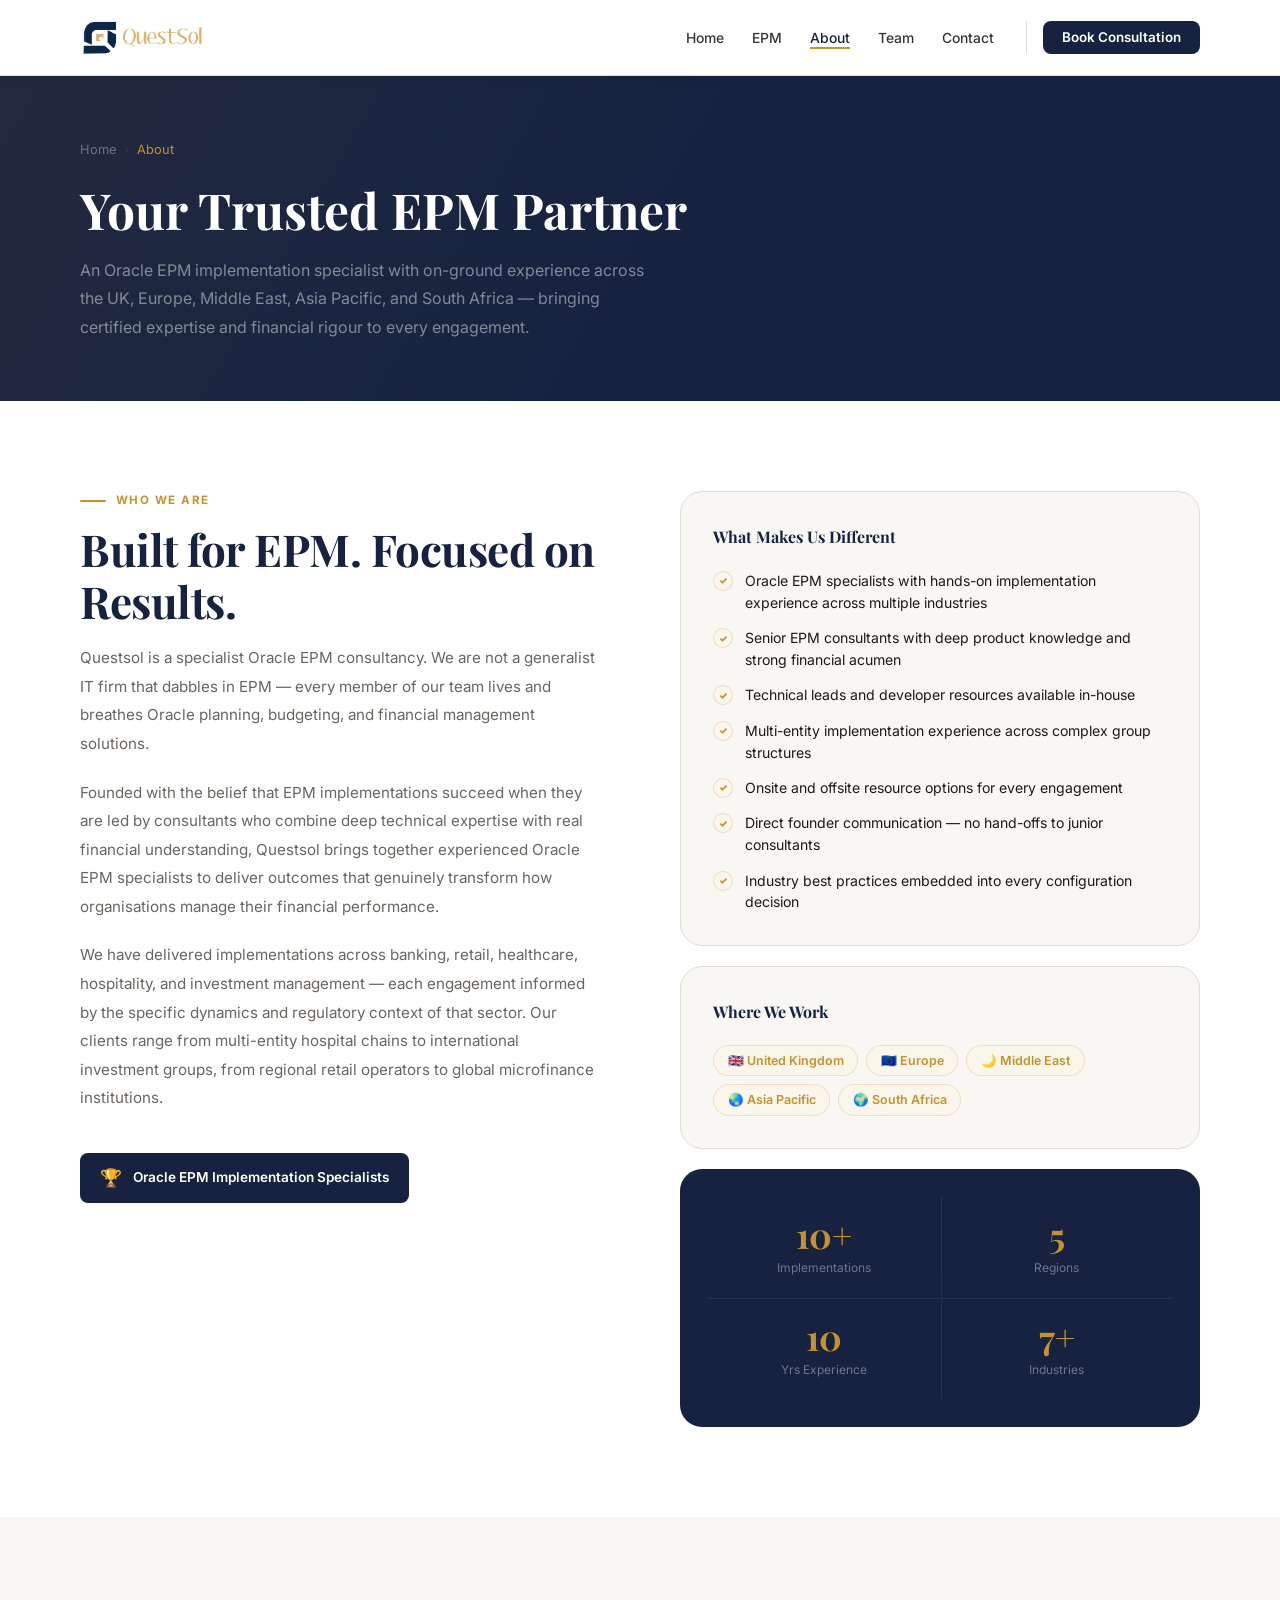
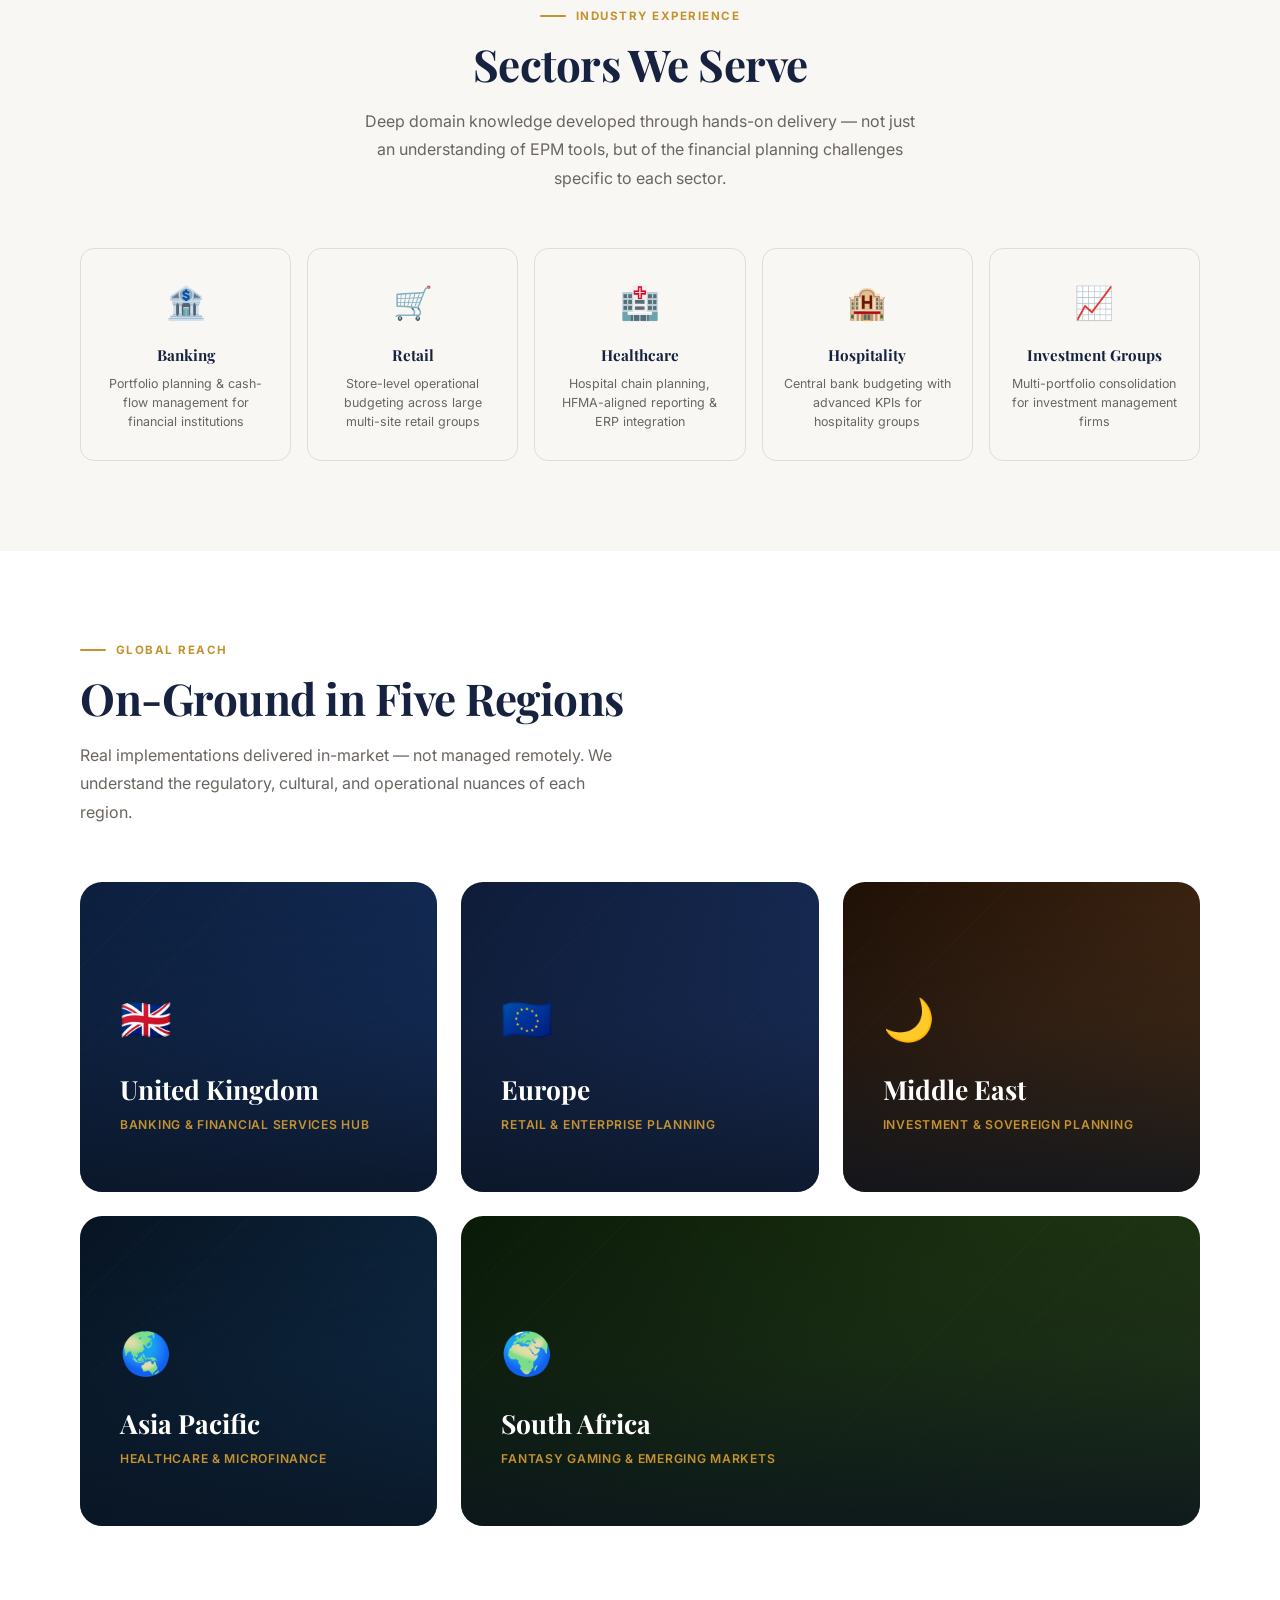
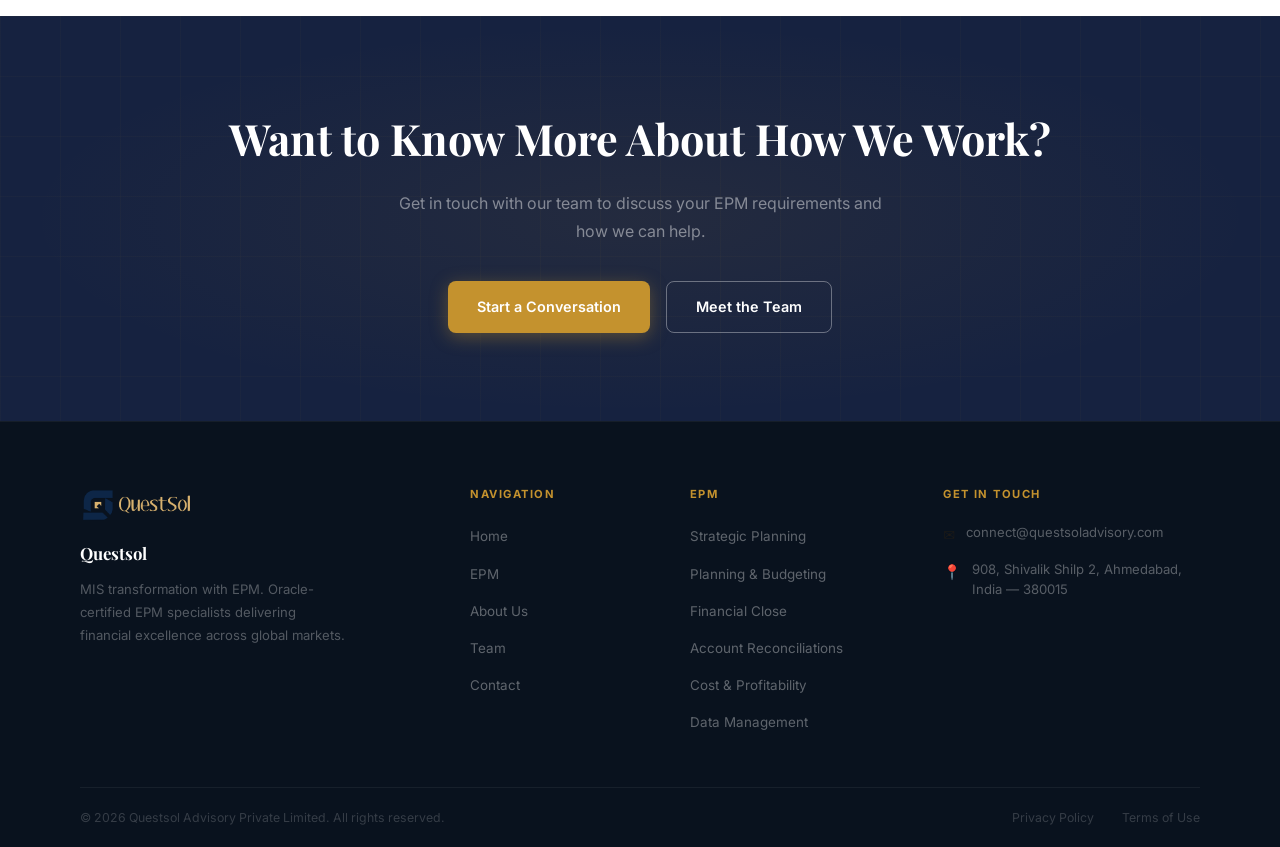
==== commit 2cb90de9: "Replace 'Questsol Advisory' with 'Questsol' across all pages Preserves 'Questsol Advisory Private Li" ====
--- a/about.html
+++ b/about.html
@@ -5,7 +5,7 @@
   <meta name="viewport" content="width=device-width, initial-scale=1.0">
   <title>About — Questsol</title>
   <link rel="icon" type="image/png" href="assets/tablogo.png">
-  <meta name="description" content="Questsol Advisory is an Oracle EPM implementation specialist with global deployments across UK, Europe, Middle East, Asia Pacific, and South Africa.">
+  <meta name="description" content="Questsol is an Oracle EPM implementation specialist with global deployments across UK, Europe, Middle East, Asia Pacific, and South Africa.">
   <link rel="preconnect" href="https://fonts.googleapis.com">
   <link rel="preconnect" href="https://fonts.gstatic.com" crossorigin>
   <link href="https://fonts.googleapis.com/css2?family=Playfair+Display:ital,wght@0,400;0,600;0,700;0,900;1,400;1,600&family=Inter:wght@300;400;500;600;700&display=swap" rel="stylesheet">
@@ -16,8 +16,8 @@
 <header class="nav">
   <div class="container">
     <a href="index.html" class="nav-logo">
-      <img src="assets/logo.png" alt="Questsol Advisory" onerror="this.style.display='none';this.nextElementSibling.style.display='block'">
-      <span class="nav-logo-fallback" style="display:none">Questsol Advisory</span>
+      <img src="assets/logo.png" alt="Questsol" onerror="this.style.display='none';this.nextElementSibling.style.display='block'">
+      <span class="nav-logo-fallback" style="display:none">Questsol</span>
     </a>
     <nav>
       <ul class="nav-menu">
@@ -26,7 +26,7 @@
         <li><a href="about.html" class="active">About</a></li>
         <li><a href="team.html">Team</a></li>
         <li><a href="contact.html">Contact</a></li>
-        <li><a href="contact.html" class="nav-cta">Book Consultation</a></li>
+        <li><a href="book.html" class="nav-cta">Book Consultation</a></li>
       </ul>
     </nav>
     <button class="nav-hamburger" id="hamburger" aria-label="Toggle menu">
@@ -42,7 +42,7 @@
     <li><a href="team.html">Team</a></li>
     <li><a href="contact.html">Contact</a></li>
   </ul>
-  <a href="contact.html" class="mobile-cta">Book a Consultation</a>
+  <a href="book.html" class="mobile-cta">Book a Consultation</a>
 </div>
 
 <!-- PAGE HERO -->
@@ -65,7 +65,7 @@
       <div class="about-text" data-reveal>
         <div class="section-eyebrow">Who We Are</div>
         <h2 class="section-title">Built for EPM. Focused on Results.</h2>
-        <p>Questsol Advisory is a specialist Oracle EPM consultancy. We are not a generalist IT firm that dabbles in EPM — every member of our team lives and breathes Oracle planning, budgeting, and financial management solutions.</p>
+        <p>Questsol is a specialist Oracle EPM consultancy. We are not a generalist IT firm that dabbles in EPM — every member of our team lives and breathes Oracle planning, budgeting, and financial management solutions.</p>
         <p>Founded with the belief that EPM implementations succeed when they are led by consultants who combine deep technical expertise with real financial understanding, Questsol brings together experienced Oracle EPM specialists to deliver outcomes that genuinely transform how organisations manage their financial performance.</p>
         <p>We have delivered implementations across banking, retail, healthcare, hospitality, and investment management — each engagement informed by the specific dynamics and regulatory context of that sector. Our clients range from multi-entity hospital chains to international investment groups, from regional retail operators to global microfinance institutions.</p>
         <div style="margin-top:1.75rem;">
@@ -242,8 +242,8 @@
   <div class="container">
     <div class="footer-grid">
       <div>
-        <img src="assets/logo.png" alt="Questsol Advisory" class="footer-brand-logo" onerror="this.style.display='none'">
-        <div class="footer-brand-name">Questsol Advisory</div>
+        <img src="assets/logo.png" alt="Questsol" class="footer-brand-logo" onerror="this.style.display='none'">
+        <div class="footer-brand-name">Questsol</div>
         <p class="footer-brand-desc">MIS transformation with EPM. Oracle-certified EPM specialists delivering financial excellence across global markets.</p>
       </div>
       <div>
